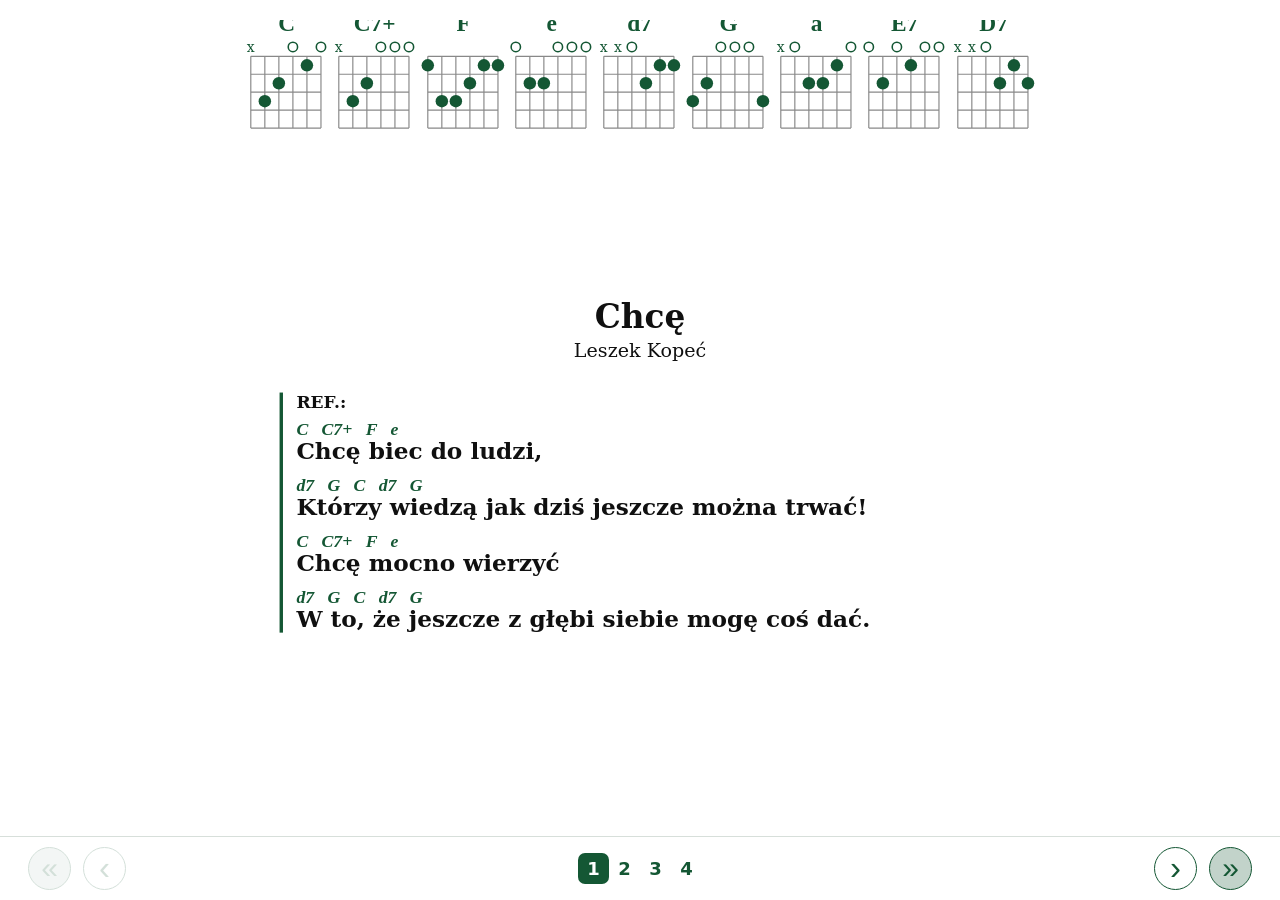
==== utwory/chce_LeszekKopec.html @ f44a2225 "Uporządkuj strukturę śpiewnika Co-authored-by: Copilot <223556219+Copilot@users.noreply.github.com>" ====
<!doctype html>
<html lang="pl" class="song-page">
  <head>
    <meta charset="utf-8">
    <meta name="viewport" content="width=device-width,initial-scale=1,viewport-fit=cover">
    <meta name="theme-color" content="#ffffff">
    <meta name="apple-mobile-web-app-capable" content="yes">
    <meta name="apple-mobile-web-app-status-bar-style" content="default">
    <meta name="apple-mobile-web-app-title" content="Chcę — śpiewnik">
    <meta name="mobile-web-app-capable" content="yes">
    <meta name="format-detection" content="telephone=no">
    <meta name="description" content="Śpiewnik Chcę — cztery strony z akordami i nawigacją dotykową.">
    <link rel="apple-touch-icon" href="../assets/chce-icon.png">
    <title>Chcę — pokaz dla chóru i gitary</title>
    <link rel="stylesheet" href="../styles.css">
  </head>
  <body>
    <main id="deck">
      <section class="slide" id="strona-1" aria-label="Strona 1 z 4">
        <div class="sheet">
          <header class="chord-diagrams" aria-label="Schematy chwytów gitarowych">
          </header>
          <div class="song-body">
            <div class="song-title">
              <strong>Chcę</strong>
              <span>Leszek Kopeć</span>
            </div>
            <div class="refrain">
              <div class="ref-label">REF.:</div>
              <div class="lyric-line">
                <div class="chords">C   C7+   F   e</div>
                <div class="words">Chcę biec do ludzi,</div>
              </div>
              <div class="lyric-line">
                <div class="chords">d7   G   C   d7   G</div>
                <div class="words">Którzy wiedzą jak dziś jeszcze można trwać!</div>
              </div>
              <div class="lyric-line">
                <div class="chords">C   C7+   F   e</div>
                <div class="words">Chcę mocno wierzyć</div>
              </div>
              <div class="lyric-line">
                <div class="chords">d7   G   C   d7   G</div>
                <div class="words">W to, że jeszcze z głębi siebie mogę coś dać.</div>
              </div>
            </div>
          </div>
        </div>
      </section>
      <section class="slide" id="strona-2" aria-label="Strona 2 z 4">
        <div class="sheet">
          <header class="chord-diagrams" aria-label="Schematy chwytów gitarowych">
          </header>
          <div class="song-body">
            <div class="verse">
              <div class="verse-label">1.</div>
              <div class="lyric-line">
                <div class="chords">C   C7+   d7</div>
                <div class="words">Dziś tak nam trudno wzbić się ponad szary dzień,</div>
              </div>
              <div class="lyric-line">
                <div class="chords">F   G   C   d7   G</div>
                <div class="words">Spojrzeć z obłoków na ten świat.</div>
              </div>
              <div class="lyric-line">
                <div class="chords">C   C7+   d7</div>
                <div class="words">Różowe okulary zagubiły się,</div>
              </div>
              <div class="lyric-line">
                <div class="chords">E7   a   D7   d7   G</div>
                <div class="words">Z oczu znika blask, marzenia tracą kształt.</div>
              </div>
            </div>
            <div class="refrain">
              <div class="ref-label">REF.:</div>
              <div class="lyric-line">
                <div class="chords">C   C7+   F   e</div>
                <div class="words">Chcę biec do ludzi,</div>
              </div>
              <div class="lyric-line">
                <div class="chords">d7   G   C   d7   G</div>
                <div class="words">Którzy wiedzą jak dziś jeszcze można trwać!</div>
              </div>
              <div class="lyric-line">
                <div class="chords">C   C7+   F   e</div>
                <div class="words">Chcę mocno wierzyć</div>
              </div>
              <div class="lyric-line">
                <div class="chords">d7   G   C   d7   G</div>
                <div class="words">W to, że jeszcze z głębi siebie mogę coś dać.</div>
              </div>
            </div>
          </div>
        </div>
      </section>
      <section class="slide" id="strona-3" aria-label="Strona 3 z 4">
        <div class="sheet">
          <header class="chord-diagrams" aria-label="Schematy chwytów gitarowych">
          </header>
          <div class="song-body">
            <div class="verse">
              <div class="verse-label">2.</div>
              <div class="lyric-line">
                <div class="chords">C   C7+   d7</div>
                <div class="words">Trochę nam smutniej, zima zawróciła znów,</div>
              </div>
              <div class="lyric-line">
                <div class="chords">F   G   C   d7   G</div>
                <div class="words">Zamiast pierwiosnków pada śnieg</div>
              </div>
              <div class="lyric-line">
                <div class="chords">C   C7+   d7</div>
                <div class="words">Czekamy na wiosnę, może coś nam spełni się,</div>
              </div>
              <div class="lyric-line">
                <div class="chords">E7   a   D7   d7   G</div>
                <div class="words">Pośród życia strof znajdziemy własny los.</div>
              </div>
            </div>
            <div class="refrain">
              <div class="ref-label">REF.:</div>
              <div class="lyric-line">
                <div class="chords">C   C7+   F   e</div>
                <div class="words">Chcę biec do ludzi,</div>
              </div>
              <div class="lyric-line">
                <div class="chords">d7   G   C   d7   G</div>
                <div class="words">Którzy wiedzą jak dziś jeszcze można trwać!</div>
              </div>
              <div class="lyric-line">
                <div class="chords">C   C7+   F   e</div>
                <div class="words">Chcę mocno wierzyć</div>
              </div>
              <div class="lyric-line">
                <div class="chords">d7   G   C   d7   G</div>
                <div class="words">W to, że jeszcze z głębi siebie mogę coś dać.</div>
              </div>
            </div>
          </div>
        </div>
      </section>
      <section class="slide" id="strona-4" aria-label="Strona 4 z 4">
        <div class="sheet">
          <header class="chord-diagrams" aria-label="Schematy chwytów gitarowych">
          </header>
          <div class="song-body">
            <div class="verse">
              <div class="verse-label">3.</div>
              <div class="lyric-line">
                <div class="chords">C   C7+   d7</div>
                <div class="words">Trzeba zatrzymać się na chwilę w morzu spraw,</div>
              </div>
              <div class="lyric-line">
                <div class="chords">F   G   C   d7   G</div>
                <div class="words">Popatrzeć z bliska w czyjąś twarz;</div>
              </div>
              <div class="lyric-line">
                <div class="chords">C   C7+   d7</div>
                <div class="words">Odnaleźć ludzi, którzy myślą tak jak ja,</div>
              </div>
              <div class="lyric-line">
                <div class="chords">E7   a   D7   d7   G</div>
                <div class="words">Przeczekać pośród nich, aż nadejdzie lepszy czas.</div>
              </div>
            </div>
            <div class="refrain">
              <div class="ref-label">REF.:</div>
              <div class="lyric-line">
                <div class="chords">C   C7+   F   e</div>
                <div class="words">Chcę biec do ludzi,</div>
              </div>
              <div class="lyric-line">
                <div class="chords">d7   G   C   d7   G</div>
                <div class="words">Którzy wiedzą jak dziś jeszcze można trwać!</div>
              </div>
              <div class="lyric-line">
                <div class="chords">C   C7+   F   e</div>
                <div class="words">Chcę mocno wierzyć</div>
              </div>
              <div class="lyric-line">
                <div class="chords">d7   G   C   d7   G</div>
                <div class="words">W to, że jeszcze z głębi siebie mogę coś dać.</div>
              </div>
            </div>
          </div>
        </div>
      </section>
    </main>
    <nav aria-label="Nawigacja stron">
      <div class="nav-side">
        <button class="edge-button" id="first" aria-label="Pierwsza strona" title="Pierwsza strona">
          <span class="arrow-glyph" aria-hidden="true">«</span>
        </button>
        <button id="prev" aria-label="Poprzednia strona">
          <span class="arrow-glyph" aria-hidden="true">‹</span>
        </button>
      </div>
      <div class="page-links" aria-label="Przejdź do strony">
        <a href="#strona-1" data-page="0" aria-current="page">1</a>
        <a href="#strona-2" data-page="1">2</a>
        <a href="#strona-3" data-page="2">3</a>
        <a href="#strona-4" data-page="3">4</a>
      </div>
      <div class="nav-side">
        <button id="next" aria-label="Następna strona">
          <span class="arrow-glyph" aria-hidden="true">›</span>
        </button>
        <button class="edge-button" id="last" aria-label="Ostatnia strona" title="Ostatnia strona">
          <span class="arrow-glyph" aria-hidden="true">»</span>
        </button>
      </div>
    </nav>
    <script>
const grips=[['C',[-1,3,2,0,1,0]],['C7+',[-1,3,2,0,0,0]],['F',[1,3,3,2,1,1]],['e',[0,2,2,0,0,0]],['d7',[-1,-1,0,2,1,1]],['G',[3,2,0,0,0,3]],['a',[-1,0,2,2,1,0]],['E7',[0,2,0,1,0,0]],['D7',[-1,-1,0,2,1,2]]];
function svgGrip(label,fingers){let s='<svg class="diagram" viewBox="0 0 56 83" xmlns="http://www.w3.org/2000/svg" aria-label="'+label+'"><text x="28" y="15" fill="#145734" text-anchor="middle" font-family="Georgia,serif" font-weight="bold" font-size="15">'+label+'</text>';for(let i=0;i<6;i++)s+='<line x1="'+(5+i*9)+'" y1="31" x2="'+(5+i*9)+'" y2="77" stroke="#888" stroke-width=".75"/>';for(let j=0;j<5;j++)s+='<line x1="5" y1="'+(31+j*11.5)+'" x2="50" y2="'+(31+j*11.5)+'" stroke="#888" stroke-width=".75"/>';fingers.forEach((n,i)=>{let x=5+i*9;if(n<0)s+='<text x="'+x+'" y="28" text-anchor="middle" font-size="9" fill="#145734">x</text>';else if(n===0)s+='<circle cx="'+x+'" cy="25" r="3" fill="none" stroke="#145734" stroke-width="1"/>';else s+='<circle cx="'+x+'" cy="'+(31+(n-.5)*11.5)+'" r="4" fill="#145734"/>'});return s+'</svg>'}document.querySelectorAll('.chord-diagrams').forEach(el=>el.innerHTML=grips.map(x=>svgGrip(...x)).join(''));
const deck=document.getElementById('deck'), slides=[...document.querySelectorAll('.slide')], prev=document.getElementById('prev'),next=document.getElementById('next'),first=document.getElementById('first'),last=document.getElementById('last'),pageLinks=[...document.querySelectorAll('.page-links a')];let current=0;
function fit(){
  // All pages use the same font scale. Absolute positioning avoids the
  // flexbox/transform mismatch that previously pinned content to the top.
  const data=[];
  let scale=1;
  for(const slide of slides){
    const sheet=slide.querySelector('.sheet');
    const body=slide.querySelector('.song-body');
    const header=slide.querySelector('.chord-diagrams');
    body.style.transform='none';
    body.style.width='100%';
    body.style.top='0px';
    const available=Math.max(1,sheet.clientHeight-header.offsetHeight);
    const natural=body.scrollHeight;
    data.push({sheet,body,header,available});
    scale=Math.min(scale,available/Math.max(1,natural));
  }
  scale=Math.min(1,scale);
  // Re-measure at the final unscaled width, because text wraps differently.
  for(let pass=0;pass<3;pass++){
    let nextScale=scale;
    for(const item of data){
      item.body.style.width=(100/scale)+'%';
      const natural=item.body.scrollHeight;
      nextScale=Math.min(nextScale,item.available/Math.max(1,natural));
    }
    if(Math.abs(nextScale-scale)<0.001)break;
    scale=nextScale;
  }
  for(const {body,header,available} of data){
    body.style.width=(100/scale)+'%';
    const renderedHeight=body.scrollHeight*scale;
    body.style.top=(header.offsetHeight+Math.max(0,(available-renderedHeight)/2))+'px';
    body.style.transform='translateX(-50%) scale('+scale+')';
    body.style.transformOrigin='top center';
  }
}

function go(i){current=Math.max(0,Math.min(3,i));deck.scrollTo({left:current*deck.clientWidth,behavior:'smooth'});update()}function update(){pageLinks.forEach((a,i)=>{if(i===current)a.setAttribute('aria-current','page');else a.removeAttribute('aria-current')});prev.disabled=current===0;first.disabled=current===0;next.disabled=current===3;last.disabled=current===3}pageLinks.forEach(a=>a.addEventListener('click',e=>{e.preventDefault();go(Number(a.dataset.page))}));prev.onclick=()=>go(current-1);next.onclick=()=>go(current+1);first.onclick=()=>go(0);last.onclick=()=>go(3);deck.addEventListener('scroll',()=>{let n=Math.round(deck.scrollLeft/Math.max(1,deck.clientWidth));if(n!==current){current=n;update()}},{passive:true});document.addEventListener('keydown',e=>{if(e.key==='ArrowRight')go(current+1);if(e.key==='ArrowLeft')go(current-1)});window.addEventListener('resize',()=>{fit();deck.scrollLeft=current*deck.clientWidth});window.addEventListener('load',fit);document.fonts?.ready.then(fit);if(window.visualViewport)window.visualViewport.addEventListener('resize',fit);fit();update();
    </script>
  </body>
</html>
---- styles.css ----
:root{--green:#145734;--nav:64px;--top-gap:20px;--bottom-gap:48px}
*{box-sizing:border-box}
.index-page{min-height:100svh;margin:0;display:grid;place-items:center;padding:24px;font-family:system-ui,-apple-system,BlinkMacSystemFont,"Segoe UI",sans-serif;color:#101010;background:#fff}
.index-page main{width:min(100%,440px);text-align:center}
.index-page .symbol{width:64px;height:64px;display:grid;place-items:center;margin:0 auto 20px;border:2px solid var(--green);border-radius:16px;color:var(--green);font-size:32px}
.index-page h1{margin:0 0 8px;font-size:clamp(28px,7vw,38px);color:var(--green)}
.index-page p{line-height:1.6;margin:0 0 22px}
.song-list{list-style:none;padding:0;margin:0;display:grid;gap:12px}
.song-list a{display:block;padding:13px 22px;border-radius:10px;background:var(--green);color:#fff;text-decoration:none;font-weight:700}
.song-list a:focus-visible{outline:3px solid var(--green);outline-offset:4px}
@media(prefers-reduced-motion:no-preference){.index-page .symbol{animation:appear .6s ease both}@keyframes appear{from{opacity:0;transform:translateY(8px)}to{opacity:1;transform:none}}}
.song-page,.song-page body{margin:0;width:100%;height:100%;overflow:hidden;background:#fff;color:#101010;-webkit-text-size-adjust:100%;text-size-adjust:100%}
.song-page body{font-family:Georgia,"DejaVu Serif",serif}
#deck{display:flex;width:100%;height:100vh;height:100dvh;overflow-x:auto;overflow-y:hidden;scroll-snap-type:x mandatory;scroll-behavior:smooth;scrollbar-width:none;touch-action:pan-x;overscroll-behavior-x:contain;-webkit-overflow-scrolling:touch}
#deck::-webkit-scrollbar{display:none}
.slide{flex:0 0 100%;width:100%;height:100vh;height:100dvh;scroll-snap-align:start;overflow:hidden;padding:calc(var(--top-gap) + env(safe-area-inset-top)) 0 calc(var(--nav) + var(--bottom-gap) + env(safe-area-inset-bottom));background:#fff}
.sheet{height:100%;width:100%;display:flex;flex-direction:column;min-height:0;position:relative}
.chord-diagrams{height:90px;flex:0 0 90px;width:100%;display:flex;justify-content:space-between;align-items:flex-end;gap:1px;padding:0 3px 3px;overflow:hidden;margin-bottom:0}
.diagram{min-width:0;flex:1;max-width:11.1%;height:auto;display:block}
.song-body{position:absolute;left:50%;top:0;min-height:0;display:flex;flex-direction:column;justify-content:center;gap:clamp(14px,2.8vh,30px);padding:4px 3.1vw 0;transform-origin:top center}
.song-title{text-align:center;display:flex;flex-direction:column;gap:5px}
.song-title strong{font-size:clamp(26px,8vw,48px)}
.song-title span{font-size:clamp(17px,5vw,28px)}
.verse,.refrain{display:flex;flex-direction:column;gap:clamp(7px,1.7vh,17px)}
.refrain{margin-top:clamp(8px,2.2vh,20px);margin-left:clamp(10px,2.5vw,18px);border-left:5px solid var(--green);padding-left:clamp(12px,2.8vw,20px)}
.verse-label,.ref-label{font-weight:800;font-size:clamp(17px,4.5vw,25px);margin-bottom:-4px}
.verse-label{color:var(--green)}
.lyric-line{display:flex;flex-direction:column;gap:0}
.chords{font-family:Georgia,serif;font-size:clamp(15px,4.1vw,24px);font-style:italic;font-weight:800;color:var(--green);white-space:pre-wrap;line-height:1.04}
.words{font-weight:800;font-size:clamp(19px,5.35vw,32px);line-height:1.16;overflow-wrap:normal;hyphens:none}
nav{position:fixed;bottom:0;left:0;right:0;height:calc(var(--nav) + env(safe-area-inset-bottom));padding-bottom:env(safe-area-inset-bottom);background:#fff;display:flex;align-items:center;justify-content:space-between;border-top:1px solid #d7dfda;z-index:4;font:600 15px system-ui,sans-serif}
nav .nav-side{display:flex;align-items:center;gap:12px;padding:0 28px;flex-shrink:0}
nav .nav-side button{-webkit-tap-highlight-color:transparent;appearance:none;display:flex;align-items:center;justify-content:center;flex:0 0 43px;width:43px;height:43px;padding:0;margin:0;border:1px solid var(--green);border-radius:50%;background:#fff;color:var(--green);cursor:pointer}
nav .nav-side button.edge-button{background:rgba(20,87,52,.26)}
nav .nav-side button:disabled{opacity:.18;cursor:default}
.arrow-glyph{display:flex;align-items:center;justify-content:center;width:100%;height:100%;font:500 33px/1 Arial,Helvetica,sans-serif;transform:translateY(-1px)}
.edge-button .arrow-glyph{font-size:30px}
.page-links{display:flex;align-items:center;justify-content:center;gap:0;min-width:0}
.page-links a{-webkit-tap-highlight-color:transparent;display:grid;place-items:center;width:31px;height:31px;min-width:31px;padding:0;border-radius:7px;box-sizing:border-box;text-decoration:none;color:var(--green);font-size:18px;font-weight:700}
.page-links a[aria-current="page"]{background:var(--green);color:#fff}
.page-links a:focus-visible,nav button:focus-visible{outline:3px solid var(--green);outline-offset:2px}
@media(max-width:420px){nav .nav-side{gap:8px;padding:0 16px}nav .nav-side button{flex-basis:40px;width:40px;height:40px}.page-links{gap:0}.page-links a{width:28px;min-width:28px;height:28px;font-size:18px}}
@media(max-width:350px){nav .nav-side{gap:5px;padding:0 12px}nav .nav-side button{flex-basis:36px;width:36px;height:36px}.page-links a{width:25px;min-width:25px;height:25px;font-size:16px}.arrow-glyph{font-size:29px}.edge-button .arrow-glyph{font-size:27px}}
@media(min-width:700px){.sheet{max-width:800px;margin:0 auto}.chord-diagrams{height:120px;flex-basis:120px}.words{font-size:clamp(22px,3.1vw,34px)}.chords{font-size:clamp(17px,2.4vw,26px)}}
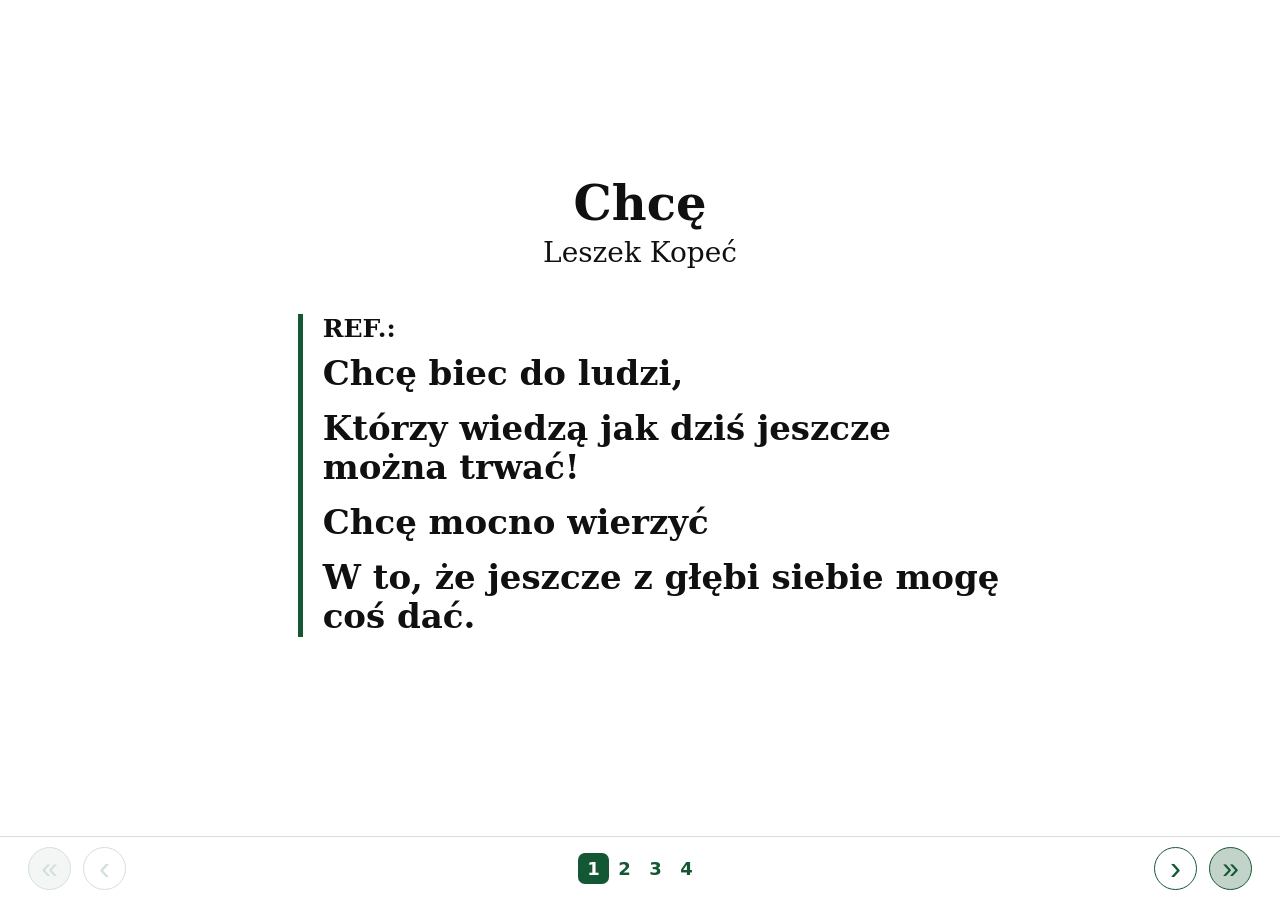
==== commit aa983a21: "Usuń wszystkie akordy i diagramy z utworu Chcę" ====
--- a/utwory/chce_LeszekKopec.html
+++ b/utwory/chce_LeszekKopec.html
@@ -9,7 +9,7 @@
     <meta name="apple-mobile-web-app-title" content="Chcę — śpiewnik">
     <meta name="mobile-web-app-capable" content="yes">
     <meta name="format-detection" content="telephone=no">
-    <meta name="description" content="Śpiewnik Chcę — cztery strony z akordami i nawigacją dotykową.">
+    <meta name="description" content="Śpiewnik Chcę — cztery strony z tekstem i nawigacją dotykową.">
     <link rel="apple-touch-icon" href="../assets/chce-icon.png">
     <title>Chcę — pokaz dla chóru i gitary</title>
     <link rel="stylesheet" href="../styles.css">
@@ -18,9 +18,8 @@
     <main id="deck">
       <section class="slide" id="strona-1" aria-label="Strona 1 z 4">
         <div class="sheet">
-          <header class="chord-diagrams" aria-label="Schematy chwytów gitarowych">
-          </header>
-          <div class="song-body">
+
+<div class="song-body">
             <div class="song-title">
               <strong>Chcę</strong>
               <span>Leszek Kopeć</span>
@@ -28,20 +27,20 @@
             <div class="refrain">
               <div class="ref-label">REF.:</div>
               <div class="lyric-line">
-                <div class="chords">C   C7+   F   e</div>
-                <div class="words">Chcę biec do ludzi,</div>
-              </div>
-              <div class="lyric-line">
-                <div class="chords">d7   G   C   d7   G</div>
-                <div class="words">Którzy wiedzą jak dziś jeszcze można trwać!</div>
-              </div>
-              <div class="lyric-line">
-                <div class="chords">C   C7+   F   e</div>
-                <div class="words">Chcę mocno wierzyć</div>
-              </div>
-              <div class="lyric-line">
-                <div class="chords">d7   G   C   d7   G</div>
-                <div class="words">W to, że jeszcze z głębi siebie mogę coś dać.</div>
+
+<div class="words">Chcę biec do ludzi,</div>
+              </div>
+              <div class="lyric-line">
+
+<div class="words">Którzy wiedzą jak dziś jeszcze można trwać!</div>
+              </div>
+              <div class="lyric-line">
+
+<div class="words">Chcę mocno wierzyć</div>
+              </div>
+              <div class="lyric-line">
+
+<div class="words">W to, że jeszcze z głębi siebie mogę coś dać.</div>
               </div>
             </div>
           </div>
@@ -49,45 +48,44 @@
       </section>
       <section class="slide" id="strona-2" aria-label="Strona 2 z 4">
         <div class="sheet">
-          <header class="chord-diagrams" aria-label="Schematy chwytów gitarowych">
-          </header>
-          <div class="song-body">
+
+<div class="song-body">
             <div class="verse">
               <div class="verse-label">1.</div>
               <div class="lyric-line">
-                <div class="chords">C   C7+   d7</div>
-                <div class="words">Dziś tak nam trudno wzbić się ponad szary dzień,</div>
-              </div>
-              <div class="lyric-line">
-                <div class="chords">F   G   C   d7   G</div>
-                <div class="words">Spojrzeć z obłoków na ten świat.</div>
-              </div>
-              <div class="lyric-line">
-                <div class="chords">C   C7+   d7</div>
-                <div class="words">Różowe okulary zagubiły się,</div>
-              </div>
-              <div class="lyric-line">
-                <div class="chords">E7   a   D7   d7   G</div>
-                <div class="words">Z oczu znika blask, marzenia tracą kształt.</div>
-              </div>
-            </div>
-            <div class="refrain">
-              <div class="ref-label">REF.:</div>
-              <div class="lyric-line">
-                <div class="chords">C   C7+   F   e</div>
-                <div class="words">Chcę biec do ludzi,</div>
-              </div>
-              <div class="lyric-line">
-                <div class="chords">d7   G   C   d7   G</div>
-                <div class="words">Którzy wiedzą jak dziś jeszcze można trwać!</div>
-              </div>
-              <div class="lyric-line">
-                <div class="chords">C   C7+   F   e</div>
-                <div class="words">Chcę mocno wierzyć</div>
-              </div>
-              <div class="lyric-line">
-                <div class="chords">d7   G   C   d7   G</div>
-                <div class="words">W to, że jeszcze z głębi siebie mogę coś dać.</div>
+
+<div class="words">Dziś tak nam trudno wzbić się ponad szary dzień,</div>
+              </div>
+              <div class="lyric-line">
+
+<div class="words">Spojrzeć z obłoków na ten świat.</div>
+              </div>
+              <div class="lyric-line">
+
+<div class="words">Różowe okulary zagubiły się,</div>
+              </div>
+              <div class="lyric-line">
+
+<div class="words">Z oczu znika blask, marzenia tracą kształt.</div>
+              </div>
+            </div>
+            <div class="refrain">
+              <div class="ref-label">REF.:</div>
+              <div class="lyric-line">
+
+<div class="words">Chcę biec do ludzi,</div>
+              </div>
+              <div class="lyric-line">
+
+<div class="words">Którzy wiedzą jak dziś jeszcze można trwać!</div>
+              </div>
+              <div class="lyric-line">
+
+<div class="words">Chcę mocno wierzyć</div>
+              </div>
+              <div class="lyric-line">
+
+<div class="words">W to, że jeszcze z głębi siebie mogę coś dać.</div>
               </div>
             </div>
           </div>
@@ -95,45 +93,44 @@
       </section>
       <section class="slide" id="strona-3" aria-label="Strona 3 z 4">
         <div class="sheet">
-          <header class="chord-diagrams" aria-label="Schematy chwytów gitarowych">
-          </header>
-          <div class="song-body">
+
+<div class="song-body">
             <div class="verse">
               <div class="verse-label">2.</div>
               <div class="lyric-line">
-                <div class="chords">C   C7+   d7</div>
-                <div class="words">Trochę nam smutniej, zima zawróciła znów,</div>
-              </div>
-              <div class="lyric-line">
-                <div class="chords">F   G   C   d7   G</div>
-                <div class="words">Zamiast pierwiosnków pada śnieg</div>
-              </div>
-              <div class="lyric-line">
-                <div class="chords">C   C7+   d7</div>
-                <div class="words">Czekamy na wiosnę, może coś nam spełni się,</div>
-              </div>
-              <div class="lyric-line">
-                <div class="chords">E7   a   D7   d7   G</div>
-                <div class="words">Pośród życia strof znajdziemy własny los.</div>
-              </div>
-            </div>
-            <div class="refrain">
-              <div class="ref-label">REF.:</div>
-              <div class="lyric-line">
-                <div class="chords">C   C7+   F   e</div>
-                <div class="words">Chcę biec do ludzi,</div>
-              </div>
-              <div class="lyric-line">
-                <div class="chords">d7   G   C   d7   G</div>
-                <div class="words">Którzy wiedzą jak dziś jeszcze można trwać!</div>
-              </div>
-              <div class="lyric-line">
-                <div class="chords">C   C7+   F   e</div>
-                <div class="words">Chcę mocno wierzyć</div>
-              </div>
-              <div class="lyric-line">
-                <div class="chords">d7   G   C   d7   G</div>
-                <div class="words">W to, że jeszcze z głębi siebie mogę coś dać.</div>
+
+<div class="words">Trochę nam smutniej, zima zawróciła znów,</div>
+              </div>
+              <div class="lyric-line">
+
+<div class="words">Zamiast pierwiosnków pada śnieg</div>
+              </div>
+              <div class="lyric-line">
+
+<div class="words">Czekamy na wiosnę, może coś nam spełni się,</div>
+              </div>
+              <div class="lyric-line">
+
+<div class="words">Pośród życia strof znajdziemy własny los.</div>
+              </div>
+            </div>
+            <div class="refrain">
+              <div class="ref-label">REF.:</div>
+              <div class="lyric-line">
+
+<div class="words">Chcę biec do ludzi,</div>
+              </div>
+              <div class="lyric-line">
+
+<div class="words">Którzy wiedzą jak dziś jeszcze można trwać!</div>
+              </div>
+              <div class="lyric-line">
+
+<div class="words">Chcę mocno wierzyć</div>
+              </div>
+              <div class="lyric-line">
+
+<div class="words">W to, że jeszcze z głębi siebie mogę coś dać.</div>
               </div>
             </div>
           </div>
@@ -141,45 +138,44 @@
       </section>
       <section class="slide" id="strona-4" aria-label="Strona 4 z 4">
         <div class="sheet">
-          <header class="chord-diagrams" aria-label="Schematy chwytów gitarowych">
-          </header>
-          <div class="song-body">
+
+<div class="song-body">
             <div class="verse">
               <div class="verse-label">3.</div>
               <div class="lyric-line">
-                <div class="chords">C   C7+   d7</div>
-                <div class="words">Trzeba zatrzymać się na chwilę w morzu spraw,</div>
-              </div>
-              <div class="lyric-line">
-                <div class="chords">F   G   C   d7   G</div>
-                <div class="words">Popatrzeć z bliska w czyjąś twarz;</div>
-              </div>
-              <div class="lyric-line">
-                <div class="chords">C   C7+   d7</div>
-                <div class="words">Odnaleźć ludzi, którzy myślą tak jak ja,</div>
-              </div>
-              <div class="lyric-line">
-                <div class="chords">E7   a   D7   d7   G</div>
-                <div class="words">Przeczekać pośród nich, aż nadejdzie lepszy czas.</div>
-              </div>
-            </div>
-            <div class="refrain">
-              <div class="ref-label">REF.:</div>
-              <div class="lyric-line">
-                <div class="chords">C   C7+   F   e</div>
-                <div class="words">Chcę biec do ludzi,</div>
-              </div>
-              <div class="lyric-line">
-                <div class="chords">d7   G   C   d7   G</div>
-                <div class="words">Którzy wiedzą jak dziś jeszcze można trwać!</div>
-              </div>
-              <div class="lyric-line">
-                <div class="chords">C   C7+   F   e</div>
-                <div class="words">Chcę mocno wierzyć</div>
-              </div>
-              <div class="lyric-line">
-                <div class="chords">d7   G   C   d7   G</div>
-                <div class="words">W to, że jeszcze z głębi siebie mogę coś dać.</div>
+
+<div class="words">Trzeba zatrzymać się na chwilę w morzu spraw,</div>
+              </div>
+              <div class="lyric-line">
+
+<div class="words">Popatrzeć z bliska w czyjąś twarz;</div>
+              </div>
+              <div class="lyric-line">
+
+<div class="words">Odnaleźć ludzi, którzy myślą tak jak ja,</div>
+              </div>
+              <div class="lyric-line">
+
+<div class="words">Przeczekać pośród nich, aż nadejdzie lepszy czas.</div>
+              </div>
+            </div>
+            <div class="refrain">
+              <div class="ref-label">REF.:</div>
+              <div class="lyric-line">
+
+<div class="words">Chcę biec do ludzi,</div>
+              </div>
+              <div class="lyric-line">
+
+<div class="words">Którzy wiedzą jak dziś jeszcze można trwać!</div>
+              </div>
+              <div class="lyric-line">
+
+<div class="words">Chcę mocno wierzyć</div>
+              </div>
+              <div class="lyric-line">
+
+<div class="words">W to, że jeszcze z głębi siebie mogę coś dać.</div>
               </div>
             </div>
           </div>
@@ -211,8 +207,6 @@
       </div>
     </nav>
     <script>
-const grips=[['C',[-1,3,2,0,1,0]],['C7+',[-1,3,2,0,0,0]],['F',[1,3,3,2,1,1]],['e',[0,2,2,0,0,0]],['d7',[-1,-1,0,2,1,1]],['G',[3,2,0,0,0,3]],['a',[-1,0,2,2,1,0]],['E7',[0,2,0,1,0,0]],['D7',[-1,-1,0,2,1,2]]];
-function svgGrip(label,fingers){let s='<svg class="diagram" viewBox="0 0 56 83" xmlns="http://www.w3.org/2000/svg" aria-label="'+label+'"><text x="28" y="15" fill="#145734" text-anchor="middle" font-family="Georgia,serif" font-weight="bold" font-size="15">'+label+'</text>';for(let i=0;i<6;i++)s+='<line x1="'+(5+i*9)+'" y1="31" x2="'+(5+i*9)+'" y2="77" stroke="#888" stroke-width=".75"/>';for(let j=0;j<5;j++)s+='<line x1="5" y1="'+(31+j*11.5)+'" x2="50" y2="'+(31+j*11.5)+'" stroke="#888" stroke-width=".75"/>';fingers.forEach((n,i)=>{let x=5+i*9;if(n<0)s+='<text x="'+x+'" y="28" text-anchor="middle" font-size="9" fill="#145734">x</text>';else if(n===0)s+='<circle cx="'+x+'" cy="25" r="3" fill="none" stroke="#145734" stroke-width="1"/>';else s+='<circle cx="'+x+'" cy="'+(31+(n-.5)*11.5)+'" r="4" fill="#145734"/>'});return s+'</svg>'}document.querySelectorAll('.chord-diagrams').forEach(el=>el.innerHTML=grips.map(x=>svgGrip(...x)).join(''));
 const deck=document.getElementById('deck'), slides=[...document.querySelectorAll('.slide')], prev=document.getElementById('prev'),next=document.getElementById('next'),first=document.getElementById('first'),last=document.getElementById('last'),pageLinks=[...document.querySelectorAll('.page-links a')];let current=0;
 function fit(){
   // All pages use the same font scale. Absolute positioning avoids the
@@ -222,7 +216,7 @@
   for(const slide of slides){
     const sheet=slide.querySelector('.sheet');
     const body=slide.querySelector('.song-body');
-    const header=slide.querySelector('.chord-diagrams');
+    const header={offsetHeight:0};
     body.style.transform='none';
     body.style.width='100%';
     body.style.top='0px';
